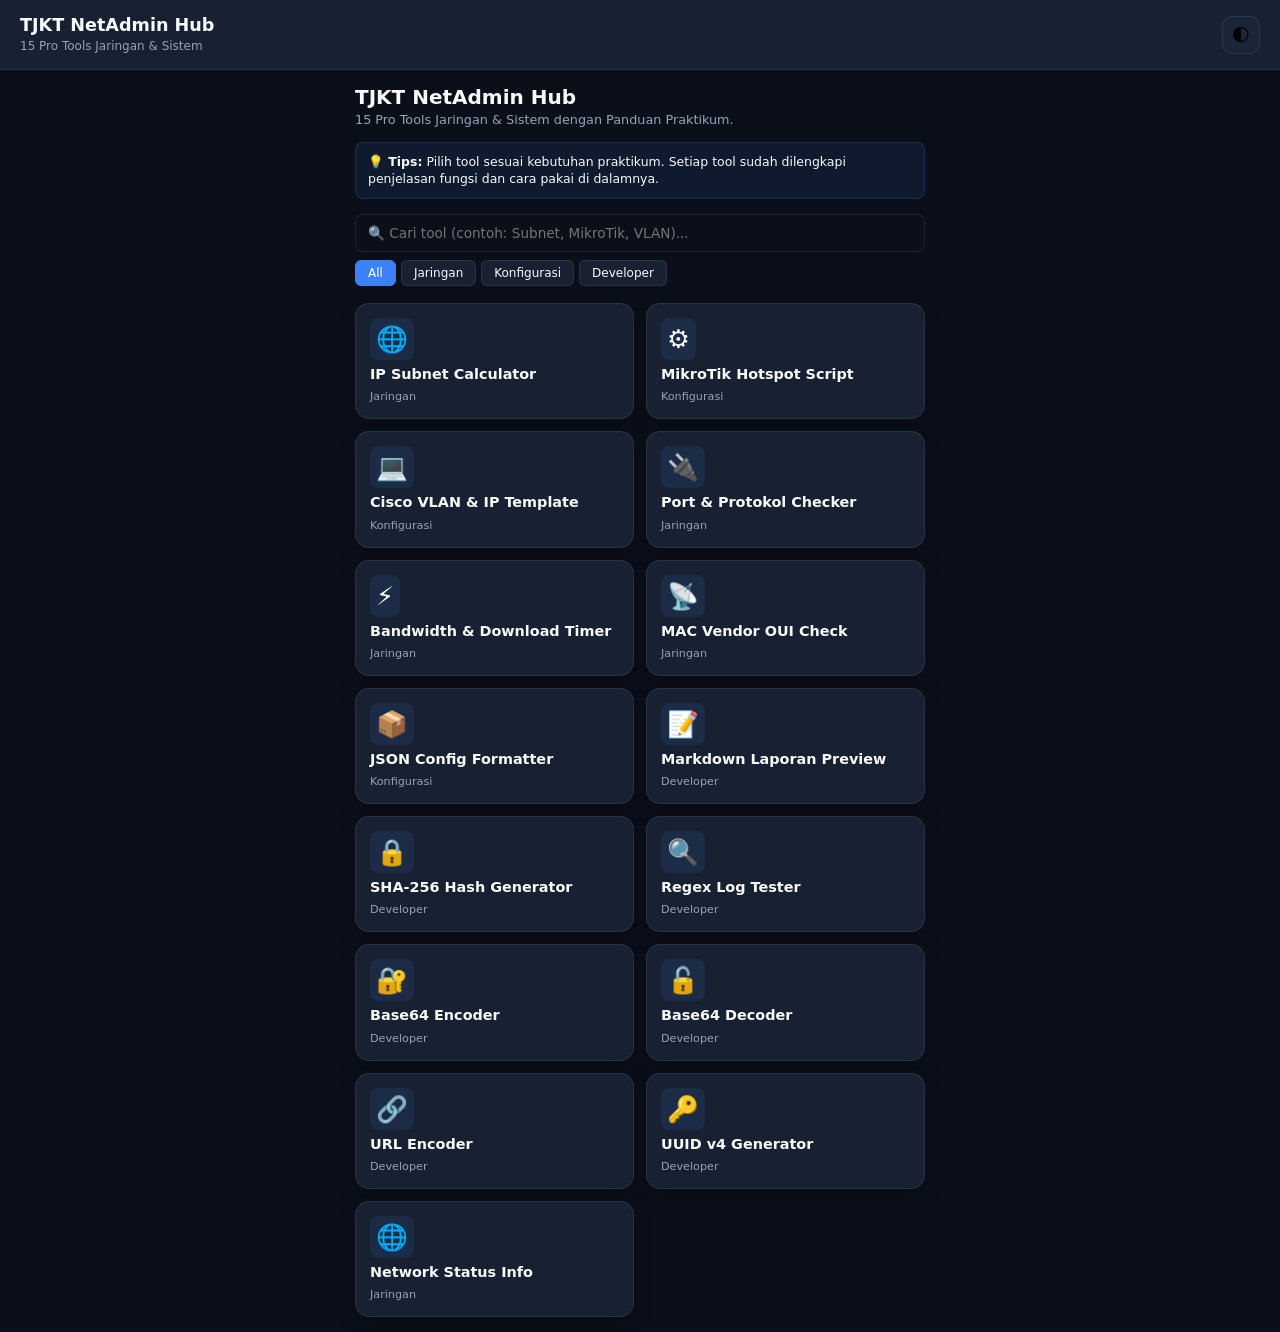
==== index.html @ d4c1c91f "First commit" ====
<!DOCTYPE html>
<html lang="id" data-theme="dark">
<head>
    <meta charset="UTF-8">
    <meta name="viewport" content="width=device-width, initial-scale=1.0">
    <title>TJKT NetAdmin Pro Hub</title>
    <link rel="stylesheet" href="style.css">
</head>
<body>
    <div class="app-container">
        <main class="main-content">
            <header class="glass-header">
                <div class="header-title">
                    <h3>TJKT NetAdmin Hub</h3>
                    <small>15 Pro Tools Jaringan & Sistem</small>
                </div>
                <button id="themeToggle" class="icon-btn" title="Ganti Tema">🌓</button>
            </header>
            <div id="viewContainer" class="view-container"></div>
        </main>
    </div>
    <script src="script.js"></script>
    <script src="modules/tools-registry.js"></script>
</body>
</html>
---- style.css ----
:root {
    --bg-color: #0b0f19; 
    --text-primary: #f8fafc; 
    --text-secondary: #94a3b8;
    --glass-bg: rgba(30, 41, 59, 0.75); 
    --glass-border: rgba(255, 255, 255, 0.08);
    --primary: #3b82f6; 
    --primary-hover: #2563eb; 
    --radius: 14px;
    --shadow: 0 8px 20px -5px rgba(0, 0, 0, 0.4);
}
[data-theme="light"] {
    --bg-color: #f1f5f9; 
    --text-primary: #0f172a; 
    --text-secondary: #64748b;
    --glass-bg: rgba(255, 255, 255, 0.85); 
    --glass-border: rgba(0, 0, 0, 0.08);
    --primary: #2563eb; 
    --primary-hover: #1d4ed8;
    --shadow: 0 8px 20px -5px rgba(0, 0, 0, 0.1);
}
* { box-sizing: border-box; margin: 0; padding: 0; font-family: 'Segoe UI', system-ui, sans-serif; }
body { background: var(--bg-color); color: var(--text-primary); transition: 0.3s; overflow-x: hidden; }
.app-container { display: flex; width: 100vw; min-height: 100vh; }
.main-content { flex: 1; display: flex; flex-direction: column; width: 100%; }
.glass-header { padding: 15px 20px; display: flex; justify-content: space-between; align-items: center; background: var(--glass-bg); backdrop-filter: blur(12px); border-bottom: 1px solid var(--glass-border); position: sticky; top: 0; z-index: 10; }
.header-title h3 { font-size: 1.1rem; }
.header-title small { color: var(--text-secondary); font-size: 0.75rem; }
.icon-btn { background: var(--glass-bg); border: 1px solid var(--glass-border); width: 38px; height: 38px; border-radius: 10px; font-size: 1.1rem; cursor: pointer; display: flex; align-items: center; justify-content: center; }
.view-container { padding: 15px; max-width: 600px; margin: 0 auto; width: 100%; }
.tools-grid { display: grid; grid-template-columns: repeat(2, 1fr); gap: 12px; }
.glass-card { background: var(--glass-bg); backdrop-filter: blur(10px); border: 1px solid var(--glass-border); padding: 14px; border-radius: var(--radius); text-align: left; cursor: pointer; transition: 0.2s; box-shadow: var(--shadow); display: flex; flex-direction: column; justify-content: space-between; min-height: 105px; }
.glass-card:hover { transform: translateY(-3px); border-color: var(--primary); }
.glass-card .icon { font-size: 1.6rem; margin-bottom: 6px; display: inline-block; padding: 6px; background: rgba(59, 130, 246, 0.1); border-radius: 8px; width: fit-content; }
.glass-card h4 { font-size: 0.9rem; margin-bottom: 2px; line-height: 1.2; }
.glass-card small { font-size: 0.7rem; color: var(--text-secondary); }
.tool-ui { background: var(--glass-bg); backdrop-filter: blur(12px); border: 1px solid var(--glass-border); padding: 16px; border-radius: var(--radius); box-shadow: var(--shadow); margin-bottom: 30px; }
.input-group { margin-bottom: 12px; }
.input-group label { display: block; margin-bottom: 5px; font-weight: 500; color: var(--text-secondary); font-size: 0.8rem; }
.input-group input, .input-group textarea, .input-group select { width: 100%; padding: 10px; border-radius: 8px; border: 1px solid var(--glass-border); background: var(--bg-color); color: var(--text-primary); outline: none; font-size: 0.9rem; }
.input-group input:focus, .input-group textarea:focus, .input-group select:focus { border-color: var(--primary); }
.btn-primary { background: var(--primary); color: #fff; border: none; padding: 10px; border-radius: 8px; cursor: pointer; width: 100%; font-weight: 600; font-size: 0.9rem; transition: 0.2s; }
.btn-primary:hover { background: var(--primary-hover); }
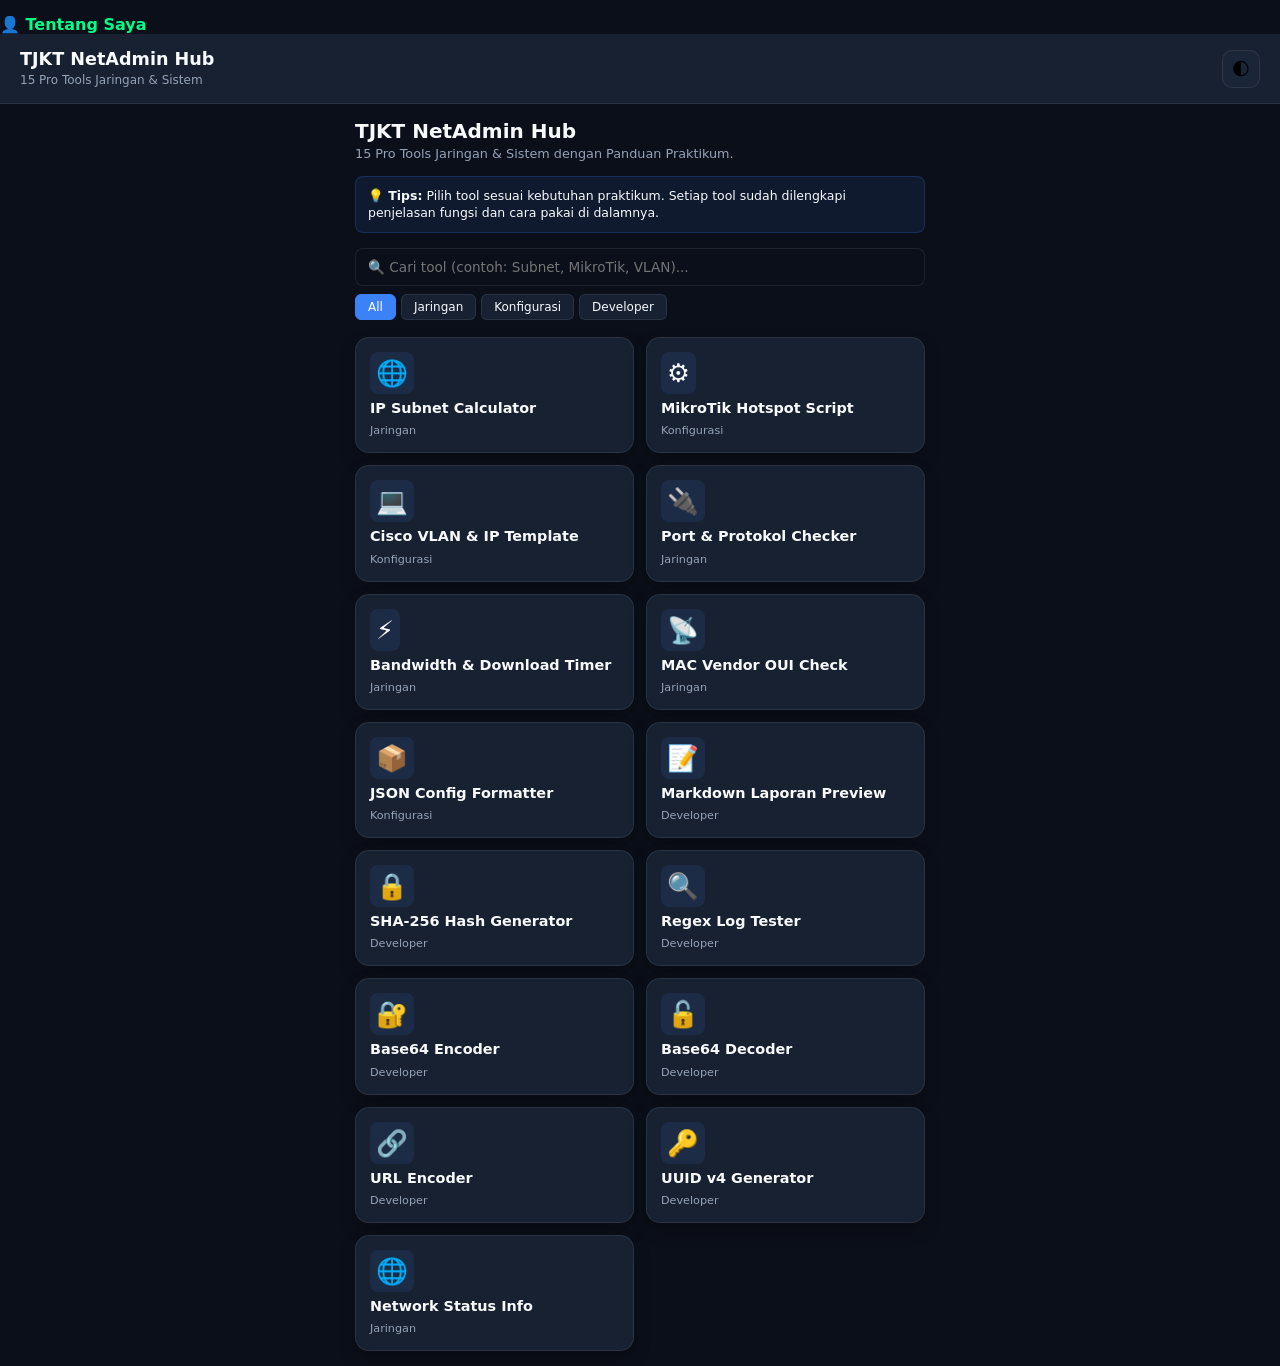
==== commit ff5f3952: "Tambah halaman profil Tentang Saya" ====
--- a/index.html
+++ b/index.html
@@ -2,6 +2,9 @@
 <html lang="id" data-theme="dark">
 <head>
     <meta charset="UTF-8">
+<div style="margin-top: 15px;">
+    <a href="tentang.html" style="color: #00ff88; text-decoration: none; font-weight: bold;">👤 Tentang Saya</a>
+</div>
     <meta name="viewport" content="width=device-width, initial-scale=1.0">
     <title>TJKT NetAdmin Pro Hub</title>
     <link rel="stylesheet" href="style.css">
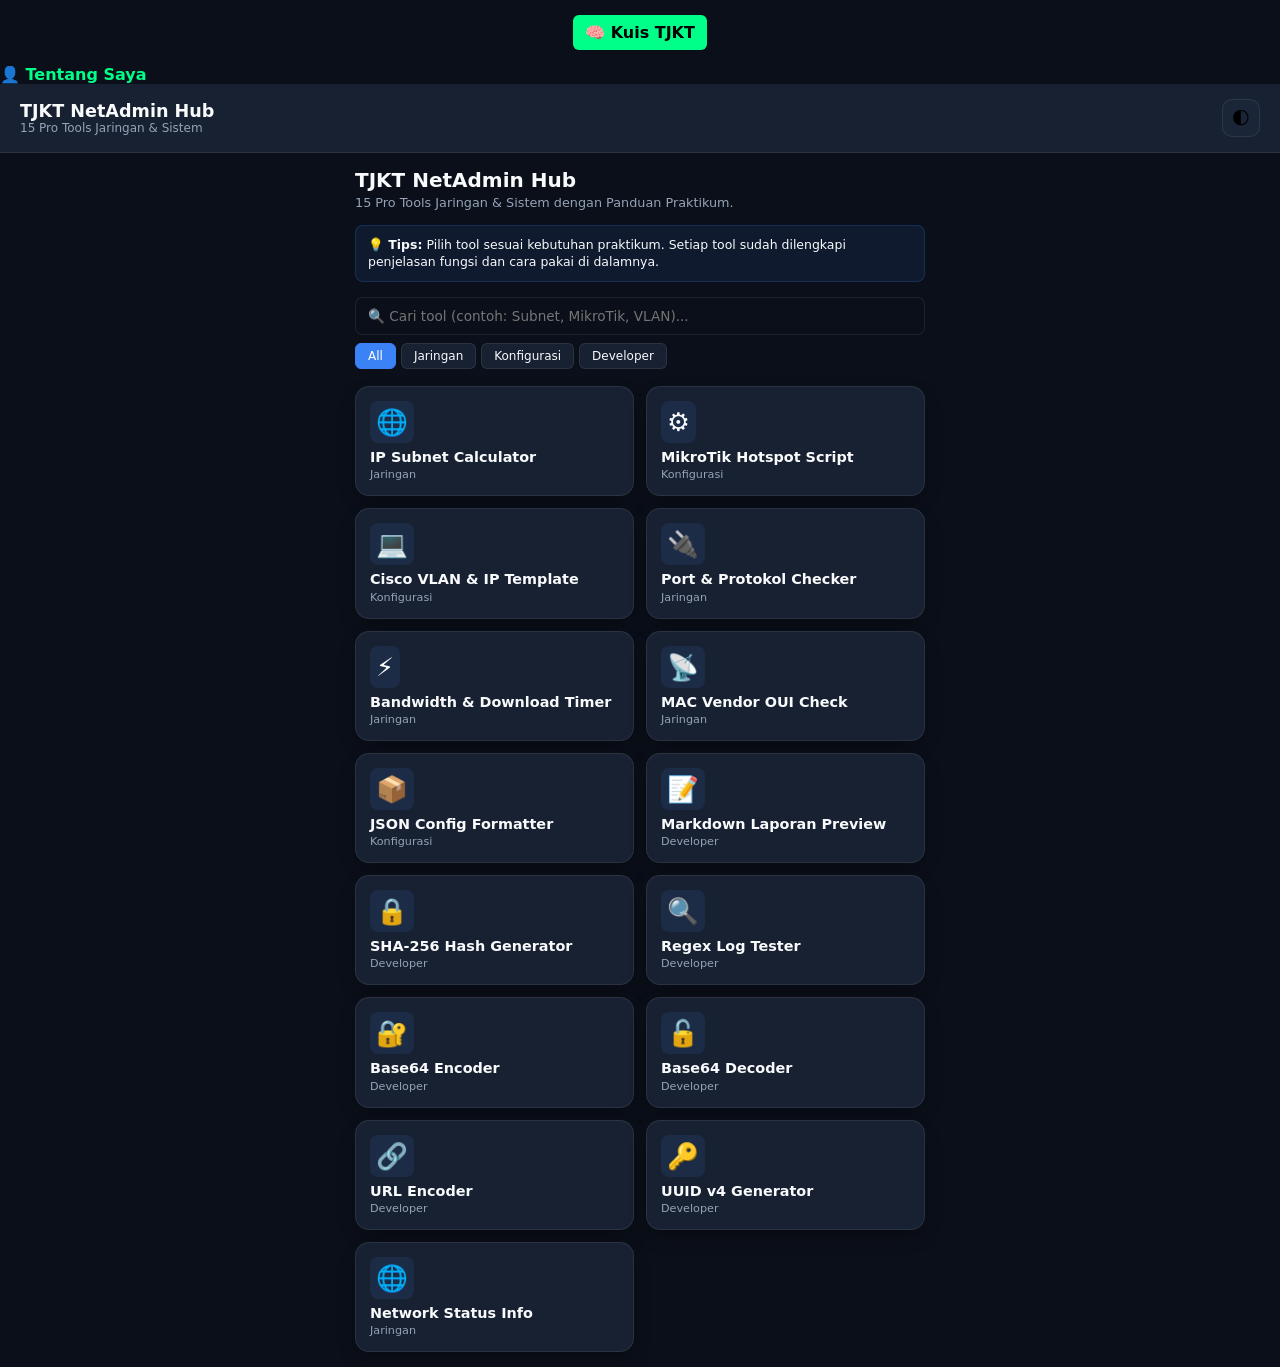
==== commit 4dfcec5d: "Tambah fitur MAC Lookup, Bandwidth Timer, dan Kuis TJKT" ====
--- a/index.html
+++ b/index.html
@@ -1,3 +1,6 @@
+<div style="margin-top: 15px; display: flex; gap: 10px; justify-content: center; flex-wrap: wrap;">
+    <a href="kuis.html" style="background: #00ff88; color: #000; padding: 8px 12px; border-radius: 6px; text-decoration: none; font-weight: bold;">🧠 Kuis TJKT</a>
+</div>
 <!DOCTYPE html>
 <html lang="id" data-theme="dark">
 <head>
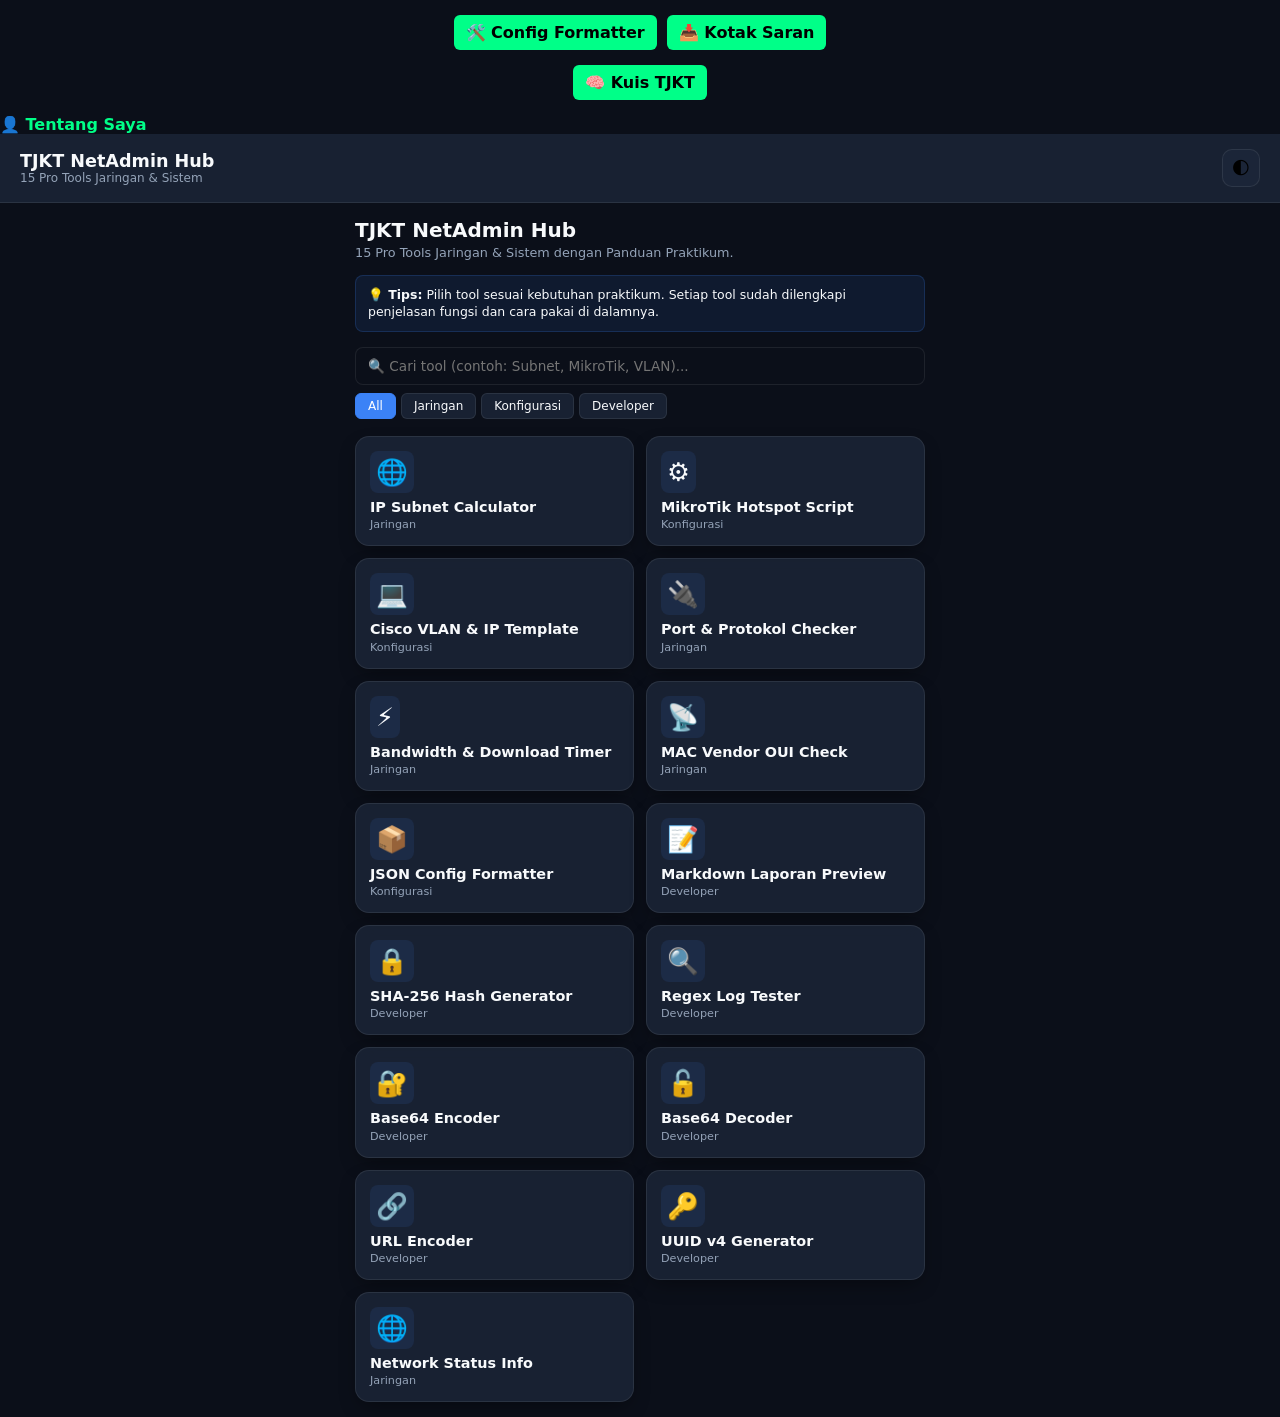
==== commit 139db8f1: "Tambah fitur Port Checker, Config Formatter, dan Kotak Saran" ====
--- a/index.html
+++ b/index.html
@@ -1,3 +1,7 @@
+<div style="margin-top: 15px; display: flex; gap: 10px; justify-content: center; flex-wrap: wrap;">
+    <a href="formatter.html" style="background: #00ff88; color: #000; padding: 8px 12px; border-radius: 6px; text-decoration: none; font-weight: bold;">🛠️ Config Formatter</a>
+    <a href="saran.html" style="background: #00ff88; color: #000; padding: 8px 12px; border-radius: 6px; text-decoration: none; font-weight: bold;">📥 Kotak Saran</a>
+</div>
 <div style="margin-top: 15px; display: flex; gap: 10px; justify-content: center; flex-wrap: wrap;">
     <a href="kuis.html" style="background: #00ff88; color: #000; padding: 8px 12px; border-radius: 6px; text-decoration: none; font-weight: bold;">🧠 Kuis TJKT</a>
 </div>
